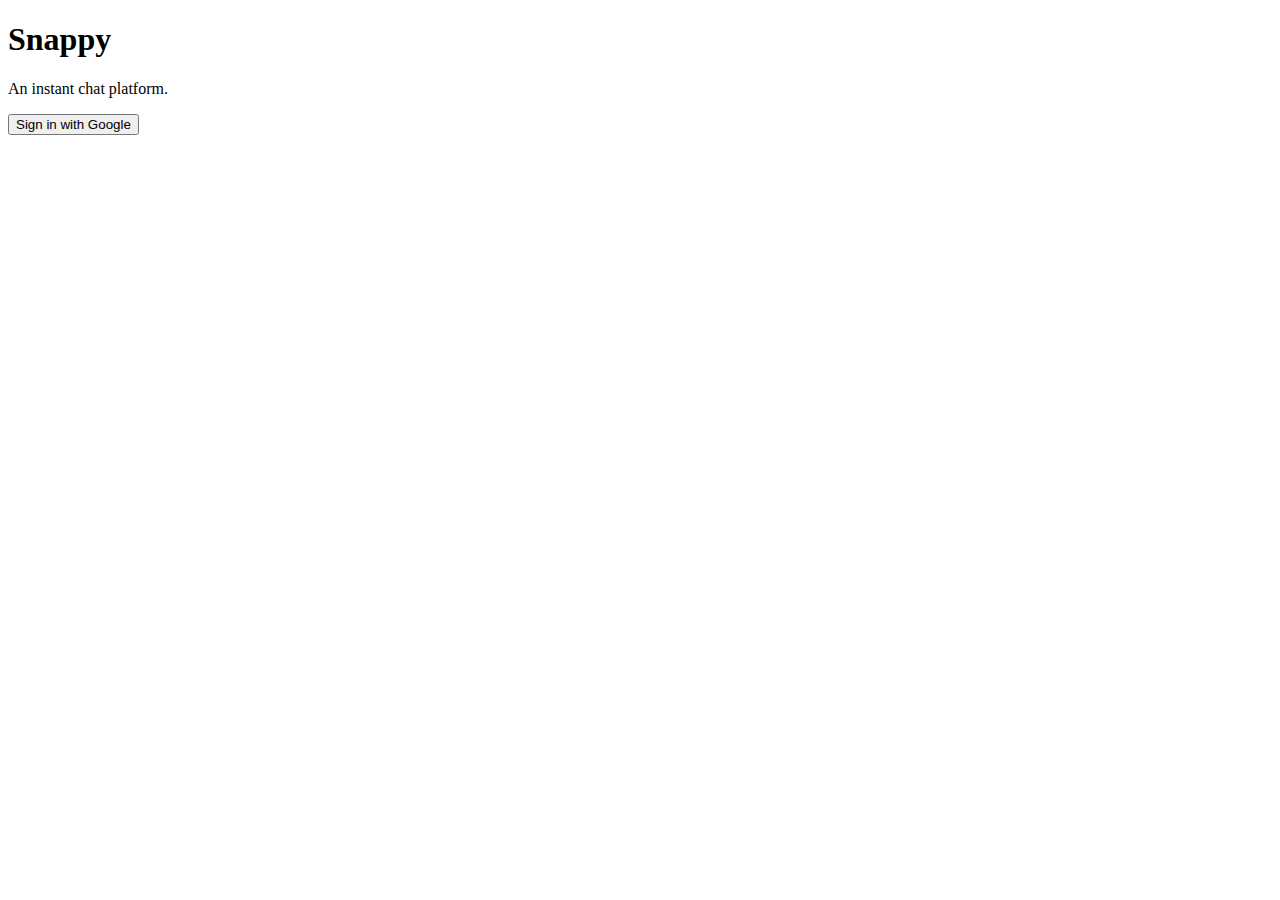
==== index.html @ f35fd669 "Created index.html" ====
<!doctype html>
<html>
<head>
  <title> Snappy </title>

  <link rel="sylesheet" href="https://cdnjs.cloudflare.com/ajax/libs/normalize/5.0.0/normalize.min.css" />
  <link href="https://fonts.googleapis.com/css?family=Roboto" rel="stylesheet">
  <link rel="stylesheet" href="style.css" />
</head>
<body>
<div class="main">
  <h1 class="logo">Snappy</h1>
    <p>
  An instant chat platform.
    </p>
  <button class="button">Sign in with Google</button>
</div>
</body>
</html>
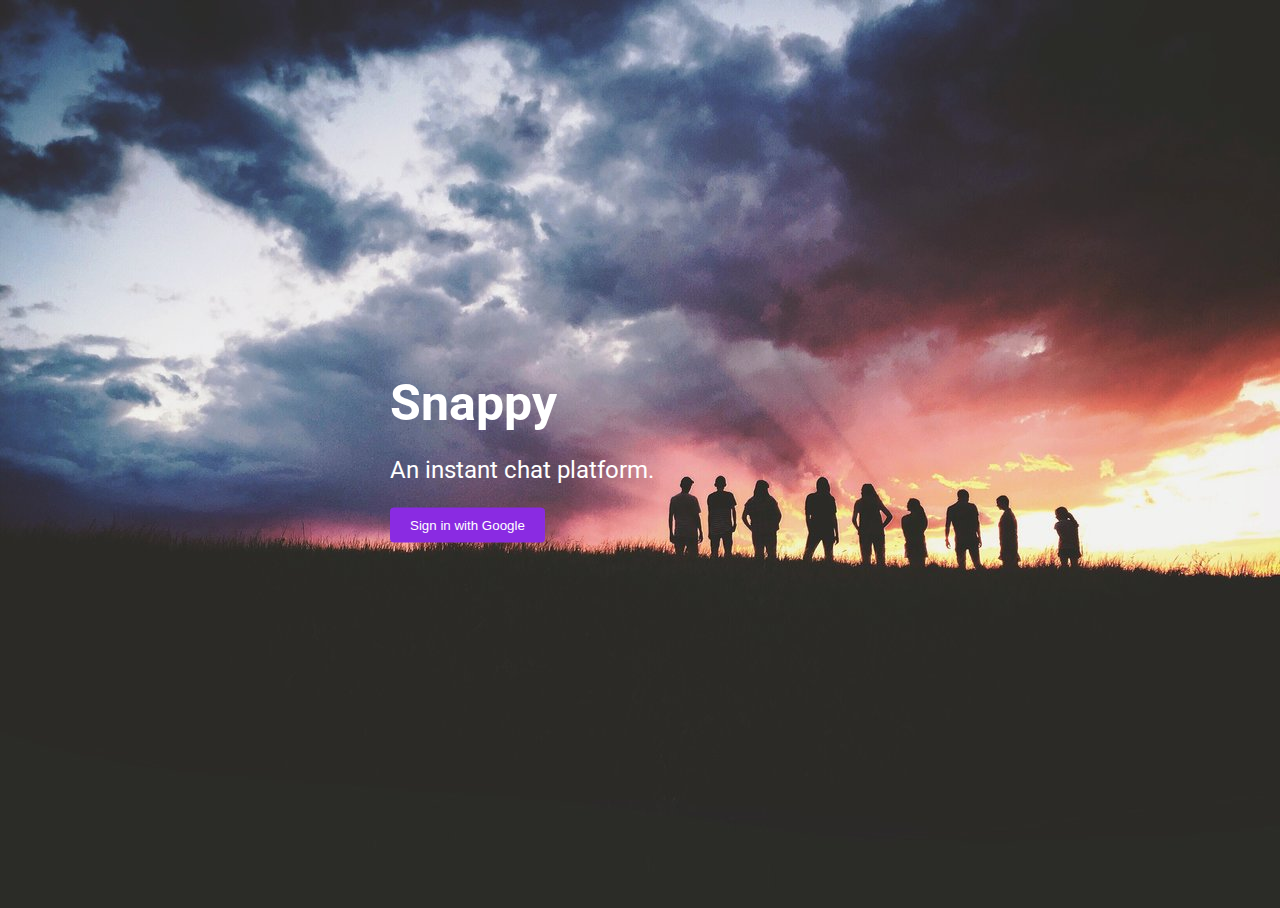
==== commit 5e310567: "Static Homepage" ====
--- a/index.html
+++ b/index.html
@@ -10,7 +10,7 @@
 <body>
 <div class="main">
   <h1 class="logo">Snappy</h1>
-    <p>
+    <p class="tagline">
   An instant chat platform.
     </p>
   <button class="button">Sign in with Google</button>
--- a/style.css
+++ b/style.css
@@ -0,0 +1,44 @@
+html, body {
+    height: 100%;
+    box-sizing: border-box;
+    font-family: "Roboto";
+    font-size: 14px;
+}
+
+*, *:before, *:after {
+    box-sizing: inherit;
+}
+body{
+  background-image: url("bg.jpg");
+  background-size: cover;
+  background-repeat: no-repeat;
+}
+.main{
+  width: 500px;
+  margin: auto;
+  position: relative;
+    top: 50%;
+    transform: translateY(-50%);
+}
+.logo{
+  font-size: 50px;
+color: white;
+margin-bottom: 10px;
+margin-top: 0;
+}
+.tagline{
+  color: white;
+  font-size: 24px;
+}
+.button{
+  background-color: blueviolet;
+  color: white;
+  border: none;
+  padding: 10px 20px;
+  border-radius: 4px;
+  cursor: pointer;
+}
+.button:hover{
+  background-color: white;
+  color: blueviolet;
+}
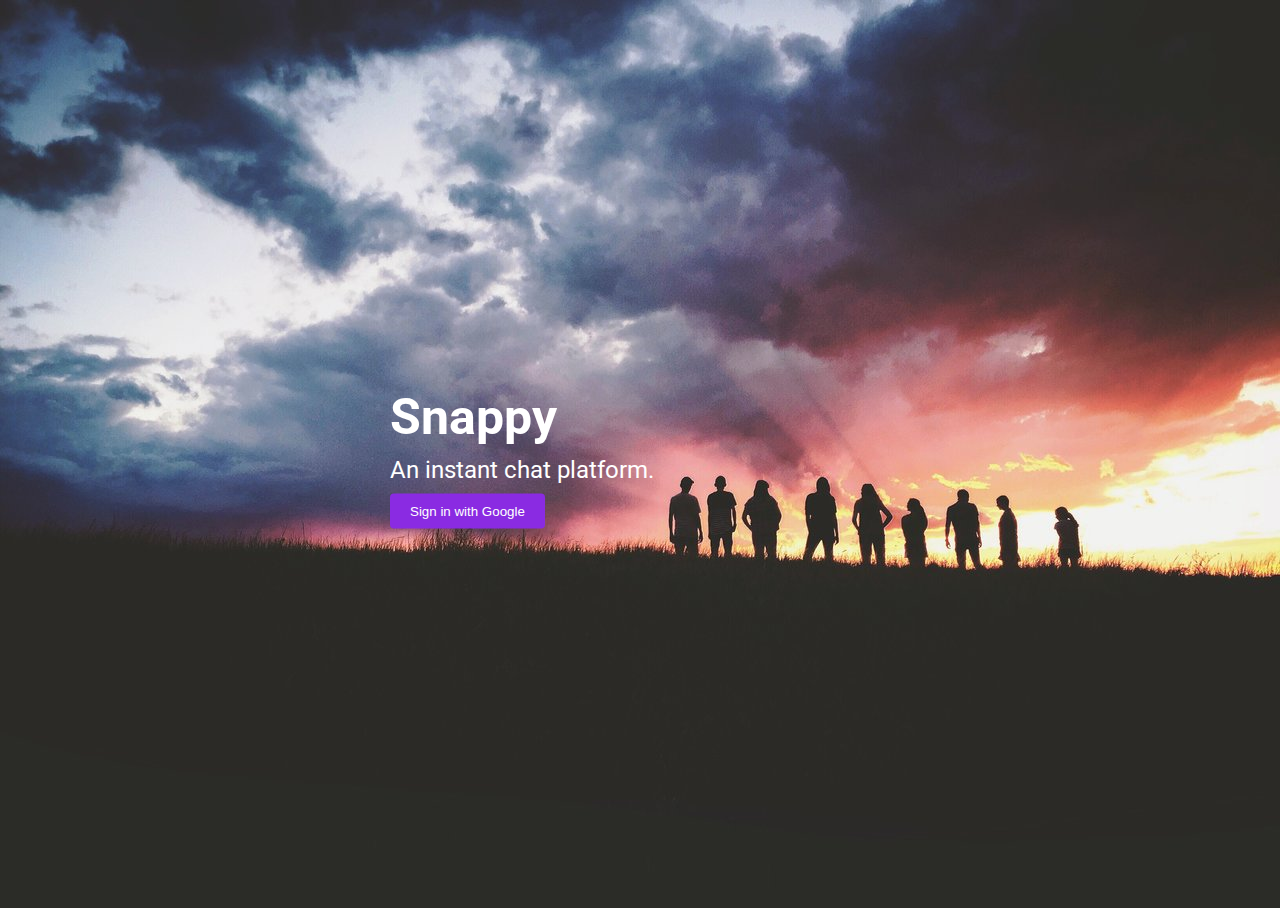
==== commit b800a34e: "Static chat page" ====
--- a/index.html
+++ b/index.html
@@ -7,7 +7,7 @@
   <link href="https://fonts.googleapis.com/css?family=Roboto" rel="stylesheet">
   <link rel="stylesheet" href="style.css" />
 </head>
-<body>
+<body class="homepage">
 <div class="main">
   <h1 class="logo">Snappy</h1>
     <p class="tagline">
--- a/style.css
+++ b/style.css
@@ -8,7 +8,7 @@
 *, *:before, *:after {
     box-sizing: inherit;
 }
-body{
+body.homepage{
   background-image: url("bg.jpg");
   background-size: cover;
   background-repeat: no-repeat;
@@ -29,6 +29,8 @@
 .tagline{
   color: white;
   font-size: 24px;
+  margin-top: 10px;
+  margin-bottom: 10px;
 }
 .button{
   background-color: blueviolet;
@@ -42,3 +44,85 @@
   background-color: white;
   color: blueviolet;
 }
+/*
+chat page
+*/
+.member-area{
+  position: fixed;
+  top: 0;
+  bottom: 0;
+  left: 0;
+  width: 30%;
+  background-color: black;
+  color: pink;
+}
+.user-info{
+  background-color: gray;
+padding: 10px;
+}
+.logout{
+  float: right;
+  cursor: pointer;
+}
+.member{
+  padding: 10px;
+  border-bottom: solid 1px white;
+  cursor: pointer;
+}
+.member:hover{
+  background: pink;
+  color: black;
+}
+.message-area{
+  background-color: pink;
+  position: fixed;
+  left: 30%;
+  top: 0;
+  bottom: 0;
+  width: 70%;
+}
+.chat-info{
+  background-color: lightblue;
+  padding: 10px;
+  color: black;
+  font-weight: bold;
+  font-style: italic;
+}
+.member.active{
+  font-weight: bold;
+  font-style: italic;
+  background-color: pink;
+  color: black;
+}
+.messages{
+  background: pink;
+  height: 80%;
+  padding: 10px;
+  overflow:auto;
+}
+.message{
+  background-color: purple;
+  color: white;
+  padding: 10px;
+  margin-bottom: 10px;
+  border-radius: 4px;
+}
+.message.by-user{
+  background-color: azure;
+  color: black;
+}
+.chat-form{
+  position: fixed;
+  left: 30%;
+  bottom: 0;
+  width: 70%;
+  background-color: lightblue;
+  padding: 20px;
+}
+.chat-message{
+  border: solid 1px darkgrey;
+  border-radius: 4px;
+  padding: 10px;
+  display:block;
+  width: 100%;
+}
